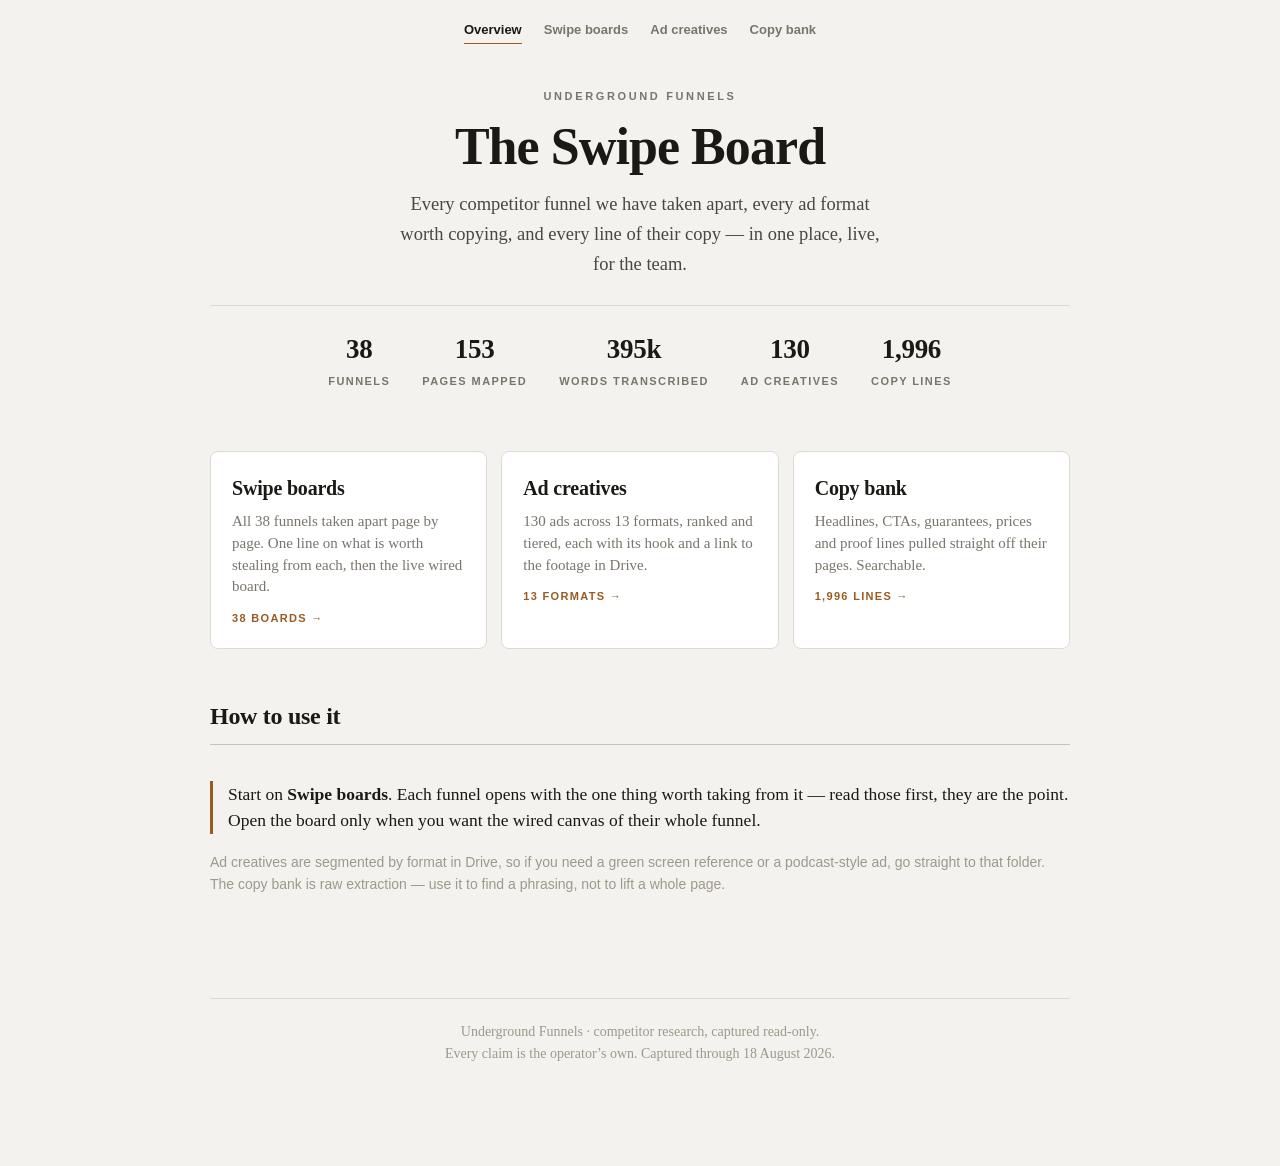
==== index.html @ 3faff5d8 "Underground Funnels hub: boards, ad creatives, copy bank" ====
<!doctype html>
<html lang="en"><head><meta charset="utf-8">
<meta name="viewport" content="width=device-width,initial-scale=1">
<title>The Swipe Board · Underground Funnels</title>
<link rel="stylesheet" href="style.css">
</head><body>
<div class="w">
<nav class="top"><a href="index.html" aria-current="page">Overview</a><a href="boards.html">Swipe boards</a><a href="ads.html">Ad creatives</a><a href="copy.html">Copy bank</a></nav>

<header>
  <div class="kick">Underground Funnels</div>
  <h1>The Swipe Board</h1>
  <p class="sub">Every competitor funnel we have taken apart, every ad format worth copying, and every
  line of their copy &mdash; in one place, live, for the team.</p>
  <div class="figs"><div class="fig"><b>38</b><span>Funnels</span></div><div class="fig"><b>153</b><span>Pages mapped</span></div><div class="fig"><b>395k</b><span>Words transcribed</span></div><div class="fig"><b>130</b><span>Ad creatives</span></div><div class="fig"><b>1,996</b><span>Copy lines</span></div></div>
</header>

<div class="cards">
  <a class="c" href="boards.html"><h3>Swipe boards</h3>
    <p>All 38 funnels taken apart page by page. One line on what is worth stealing from each,
    then the live wired board.</p><span class="n">38 boards &rarr;</span></a>
  <a class="c" href="ads.html"><h3>Ad creatives</h3>
    <p>130 ads across 13 formats, ranked and tiered, each with its hook and a link to
    the footage in Drive.</p><span class="n">13 formats &rarr;</span></a>
  <a class="c" href="copy.html"><h3>Copy bank</h3>
    <p>Headlines, CTAs, guarantees, prices and proof lines pulled straight off their pages.
    Searchable.</p><span class="n">1,996 lines &rarr;</span></a>
</div>

<div class="grp"><div class="grp-h"><h2>How to use it</h2></div>
<div class="e"><p class="steal">Start on <b>Swipe boards</b>. Each funnel opens with the one thing
worth taking from it &mdash; read those first, they are the point. Open the board only when you want
the wired canvas of their whole funnel.</p>
<p class="mdl" style="margin-top:14px">Ad creatives are segmented by format in Drive, so if you need a
green screen reference or a podcast-style ad, go straight to that folder. The copy bank is raw
extraction &mdash; use it to find a phrasing, not to lift a whole page.</p></div></div>

<footer>
Underground Funnels &middot; competitor research, captured read-only.<br>
Every claim is the operator&rsquo;s own. Captured through 18 August 2026.
</footer>
</div></body></html>
---- style.css ----
:root{
  --paper:#F4F2EE; --card:#FFFFFF; --sunk:#EEEBE5;
  --ink:#1A1916; --ink-2:#4A4741; --muted:#7A756C; --faint:#9E988D;
  --rule:#DFDAD1; --rule-2:#C9C2B6;
  --mark:#9A5B23; --mark-soft:#F3E7D9;
  --link:#2C5AA8;
  --s:#1C6B52; --s-bg:#E4F0EA;
}
@media (prefers-color-scheme: dark){
  :root:not([data-theme="light"]){
    --paper:#16151A; --card:#1E1D23; --sunk:#25242B;
    --ink:#EDEAE4; --ink-2:#C8C3BA; --muted:#9A958C; --faint:#7C776E;
    --rule:#302E37; --rule-2:#413E49;
    --mark:#E0A468; --mark-soft:#2B2118;
    --link:#89ADEC;
    --s:#5FBF9B; --s-bg:#16261F;
  }
}
:root[data-theme="dark"]{
  --paper:#16151A; --card:#1E1D23; --sunk:#25242B;
  --ink:#EDEAE4; --ink-2:#C8C3BA; --muted:#9A958C; --faint:#7C776E;
  --rule:#302E37; --rule-2:#413E49;
  --mark:#E0A468; --mark-soft:#2B2118;
  --link:#89ADEC;
  --s:#5FBF9B; --s-bg:#16261F;
}
*{box-sizing:border-box}
html{scroll-behavior:smooth}
body{
  background:var(--paper); color:var(--ink); margin:0; padding:0 24px 100px;
  font-family:"Iowan Old Style","Palatino Linotype",Palatino,Georgia,serif;
  font-size:17px; line-height:1.6; -webkit-font-smoothing:antialiased;
}
.w{max-width:860px; margin:0 auto}
h1,h2,h3{margin:0; text-wrap:balance}
a{color:var(--link)}
a:focus-visible,input:focus-visible,button:focus-visible,select:focus-visible{
  outline:2px solid var(--mark); outline-offset:3px; border-radius:2px}
.ui{font-family:-apple-system,BlinkMacSystemFont,"Segoe UI",Roboto,Helvetica,Arial,sans-serif}

/* nav */
.top{display:flex; gap:22px; justify-content:center; padding:20px 0 0; flex-wrap:wrap}
.top a{font-family:-apple-system,BlinkMacSystemFont,"Segoe UI",sans-serif; font-size:13px;
  font-weight:600; color:var(--muted); text-decoration:none; border-bottom:1.5px solid transparent;
  padding-bottom:2px}
.top a:hover,.top a[aria-current]{color:var(--ink); border-bottom-color:var(--mark)}

header{padding:44px 0 30px; text-align:center}
.kick{font-size:11px; letter-spacing:.24em; text-transform:uppercase; color:var(--muted);
  font-weight:600; font-family:-apple-system,BlinkMacSystemFont,"Segoe UI",sans-serif}
header h1{font-size:52px; line-height:1.04; letter-spacing:-.018em; font-weight:600; margin:15px 0 0}
header .sub{color:var(--ink-2); font-size:18.5px; margin:16px auto 0; max-width:54ch}
.figs{display:flex; justify-content:center; gap:32px; flex-wrap:wrap; margin-top:26px;
  padding-top:22px; border-top:1px solid var(--rule)}
.fig b{display:block; font-size:27px; font-weight:600; letter-spacing:-.01em; font-variant-numeric:tabular-nums}
.fig span{display:block; font-size:11px; letter-spacing:.13em; text-transform:uppercase;
  color:var(--muted); margin-top:2px; font-weight:600;
  font-family:-apple-system,BlinkMacSystemFont,"Segoe UI",sans-serif}

.bar{position:sticky; top:0; z-index:20; background:var(--paper); padding:12px 0;
  border-bottom:1px solid var(--rule)}
.bar-in{display:flex; gap:7px; align-items:center; flex-wrap:wrap; justify-content:center}
input[type=search]{flex:1; min-width:180px; max-width:300px; font-size:15px;
  font-family:-apple-system,BlinkMacSystemFont,"Segoe UI",sans-serif;
  padding:8px 14px; border:1px solid var(--rule-2); border-radius:100px;
  background:var(--card); color:var(--ink)}
.chip{font-family:-apple-system,BlinkMacSystemFont,"Segoe UI",sans-serif;
  font-size:12.5px; font-weight:600; padding:7px 15px; border-radius:100px; cursor:pointer;
  border:1px solid var(--rule-2); background:var(--card); color:var(--muted)}
.chip:hover{color:var(--ink); border-color:var(--muted)}
.chip[aria-pressed="true"]{background:var(--ink); color:var(--paper); border-color:var(--ink)}
.chip b{font-weight:600; opacity:.55; margin-left:5px; font-variant-numeric:tabular-nums}

.grp{margin-top:48px; scroll-margin-top:60px}
.grp-h{display:flex; align-items:baseline; gap:12px; padding-bottom:9px; border-bottom:1px solid var(--rule-2)}
.grp-h h2{font-size:24px; font-weight:600; letter-spacing:-.012em}
.grp-h span{font-size:12px; letter-spacing:.1em; text-transform:uppercase; color:var(--faint);
  font-weight:600; margin-left:auto; font-family:-apple-system,BlinkMacSystemFont,"Segoe UI",sans-serif}

.e{padding:24px 0; border-bottom:1px solid var(--rule)}
.e:last-child{border-bottom:none}
.e-h{display:flex; align-items:baseline; gap:11px; flex-wrap:wrap}
.e-h h3{font-size:22px; font-weight:600; letter-spacing:-.012em}
.e-h h3 a{color:var(--ink); text-decoration:none}
.e-h h3 a:hover{color:var(--link)}
.new{font-family:-apple-system,BlinkMacSystemFont,"Segoe UI",sans-serif;
  font-size:9.5px; font-weight:700; letter-spacing:.11em; text-transform:uppercase;
  color:var(--mark); border:1px solid var(--mark); border-radius:100px; padding:2px 8px}
.e-o{color:var(--muted); font-size:15.5px; margin-top:2px}
.steal{margin-top:12px; font-size:17.5px; line-height:1.5; color:var(--ink);
  border-left:3px solid var(--mark); padding-left:15px}
.mdl{margin-top:10px; font-size:14px; color:var(--faint);
  font-family:-apple-system,BlinkMacSystemFont,"Segoe UI",sans-serif}
.go{display:flex; gap:8px; flex-wrap:wrap; margin-top:14px}
.btn{font-family:-apple-system,BlinkMacSystemFont,"Segoe UI",sans-serif; font-size:13px;
  font-weight:600; text-decoration:none; padding:7px 16px; border-radius:100px;
  border:1px solid var(--rule-2); background:var(--card); color:var(--ink-2)}
.btn:hover{border-color:var(--mark); color:var(--ink); background:var(--mark-soft)}
.btn.p{background:var(--ink); color:var(--paper); border-color:var(--ink)}
.btn.p:hover{background:var(--mark); border-color:var(--mark); color:#fff}

details{margin-top:13px}
summary{cursor:pointer; list-style:none; display:inline-flex; align-items:center; gap:7px;
  font-family:-apple-system,BlinkMacSystemFont,"Segoe UI",sans-serif;
  font-size:12.5px; font-weight:600; color:var(--muted)}
summary::-webkit-details-marker{display:none}
summary:hover{color:var(--ink)}
summary .car{font-size:9px; transition:transform .15s}
details[open] summary .car{transform:rotate(90deg)}
.body{margin-top:12px; background:var(--card); border:1px solid var(--rule); border-radius:6px; padding:15px 17px}
.lbl{font-family:-apple-system,BlinkMacSystemFont,"Segoe UI",sans-serif;
  font-size:10px; letter-spacing:.13em; text-transform:uppercase; color:var(--faint);
  font-weight:700; display:block; margin-bottom:7px}
.stp{display:flex; align-items:baseline; gap:11px; padding:6px 0; text-decoration:none;
  border-bottom:1px dotted var(--rule); font-size:15px; color:var(--ink-2)}
.stp:last-child{border-bottom:none}
.stp:hover{color:var(--link)}
.stp b{font-weight:600; color:var(--ink); flex:none; min-width:180px}
.stp span{color:var(--faint); font-size:13px; overflow:hidden; text-overflow:ellipsis; white-space:nowrap;
  font-family:-apple-system,BlinkMacSystemFont,"Segoe UI",sans-serif}
.nums{display:flex; gap:18px; flex-wrap:wrap; margin-top:14px; padding-top:12px; border-top:1px solid var(--rule);
  font-family:-apple-system,BlinkMacSystemFont,"Segoe UI",sans-serif; font-size:13px; color:var(--faint)}
.nums b{color:var(--ink-2); font-weight:660; font-variant-numeric:tabular-nums}

/* cards grid (hub landing) */
.cards{display:grid; grid-template-columns:repeat(auto-fit,minmax(240px,1fr)); gap:14px; margin-top:30px}
.c{background:var(--card); border:1px solid var(--rule); border-radius:8px; padding:20px 21px;
  text-decoration:none; color:var(--ink); display:block}
.c:hover{border-color:var(--mark)}
.c h3{font-size:20px; font-weight:600; letter-spacing:-.01em}
.c p{margin:7px 0 0; font-size:15px; color:var(--muted); line-height:1.45}
.c .n{display:block; margin-top:12px; font-family:-apple-system,BlinkMacSystemFont,"Segoe UI",sans-serif;
  font-size:11px; letter-spacing:.12em; text-transform:uppercase; color:var(--mark); font-weight:700}

/* ads */
.fmt{margin-top:40px; scroll-margin-top:60px}
.fmt-h{display:flex; align-items:baseline; gap:12px; padding-bottom:8px; border-bottom:1px solid var(--rule-2); flex-wrap:wrap}
.fmt-h h2{font-size:23px; font-weight:600; letter-spacing:-.012em}
.fmt-h .dl{margin-left:auto; font-family:-apple-system,BlinkMacSystemFont,"Segoe UI",sans-serif;
  font-size:12.5px; font-weight:600; text-decoration:none; color:var(--link)}
.ad{display:flex; gap:14px; align-items:baseline; padding:10px 2px; border-bottom:1px solid var(--rule)}
.ad:last-child{border-bottom:none}
.ad .tier{flex:none; width:26px; height:26px; border-radius:50%; display:grid; place-items:center;
  font-family:-apple-system,BlinkMacSystemFont,"Segoe UI",sans-serif; font-size:11px; font-weight:700;
  border:1px solid var(--rule-2); color:var(--muted); background:var(--sunk)}
.ad .tier.S{background:var(--s-bg); color:var(--s); border-color:var(--s)}
.ad .tier.A{background:var(--mark-soft); color:var(--mark); border-color:var(--mark)}
.ad .meta{flex:none; width:150px; text-align:right;
  font-family:-apple-system,BlinkMacSystemFont,"Segoe UI",sans-serif; font-size:12.5px; color:var(--faint)}
.ad .meta b{display:block; color:var(--muted); font-weight:600; font-size:13px}
.ad p{margin:0; flex:1; font-size:16px; line-height:1.45}
.ad a{text-decoration:none; color:inherit}
.ad:hover{background:var(--card)}

.ln{display:flex; gap:16px; align-items:baseline; padding:11px 2px; border-bottom:1px solid var(--rule)}
.ln:last-child{border-bottom:none}
.ln p{margin:0; flex:1; font-size:17px; line-height:1.45}
.ln .who{flex:none; width:150px; text-align:right;
  font-family:-apple-system,BlinkMacSystemFont,"Segoe UI",sans-serif; font-size:12.5px; color:var(--faint)}
.ln .who b{display:block; color:var(--muted); font-weight:600; font-size:13px}
.ln:hover{background:var(--card)}
mark{background:var(--mark-soft); color:var(--ink); padding:0 2px; border-radius:2px}

.warn{margin:20px auto 0; max-width:58ch; font-size:14.5px; color:var(--muted);
  font-family:-apple-system,BlinkMacSystemFont,"Segoe UI",sans-serif;
  background:var(--mark-soft); border:1px solid var(--rule-2); border-radius:6px; padding:11px 15px}
#count{text-align:center; font-family:-apple-system,BlinkMacSystemFont,"Segoe UI",sans-serif;
  font-size:12.5px; letter-spacing:.09em; text-transform:uppercase; color:var(--faint);
  font-weight:600; margin:24px 0 10px}
.none{padding:44px; text-align:center; color:var(--muted)}
footer{margin-top:64px; padding-top:22px; border-top:1px solid var(--rule);
  font-size:14px; color:var(--faint); text-align:center}
@media (max-width:640px){
  header h1{font-size:34px}
  header .sub{font-size:16.5px}
  .stp{flex-direction:column; gap:1px} .stp b{min-width:0}
  .ln,.ad{flex-wrap:wrap} .ln .who,.ad .meta{width:auto; text-align:left}
}
@media (prefers-reduced-motion:reduce){*{transition:none!important; scroll-behavior:auto}}

/* ---- table of contents ---- */
.toc{margin-top:44px}
.toc-w{columns:2; column-gap:38px; margin-top:22px}
@media (max-width:700px){.toc-w{columns:1}}
.toc-g{break-inside:avoid; margin-bottom:26px}
.toc-g h3{font-family:-apple-system,BlinkMacSystemFont,"Segoe UI",sans-serif;
  font-size:11px; letter-spacing:.14em; text-transform:uppercase; color:var(--mark);
  font-weight:700; padding-bottom:6px; border-bottom:1px solid var(--rule)}
.toc-g h3 em{font-style:normal; color:var(--faint); margin-left:5px}
.toc-g ol{list-style:none; margin:9px 0 0; padding:0; counter-reset:t}
.toc-g li{counter-increment:t; padding:5px 0; border-bottom:1px dotted var(--rule)}
.toc-g li:last-child{border-bottom:none}
.toc-g li a{display:inline-block; text-decoration:none; color:var(--ink); font-weight:600; font-size:16px}
.toc-g li a::before{content:counter(t,decimal-leading-zero); font-family:-apple-system,BlinkMacSystemFont,sans-serif;
  font-size:10.5px; color:var(--faint); margin-right:9px; font-weight:700; font-variant-numeric:tabular-nums}
.toc-g li a:hover{color:var(--link)}
.toc-g li span{display:block; margin-left:26px; font-size:13px; color:var(--muted); line-height:1.35}
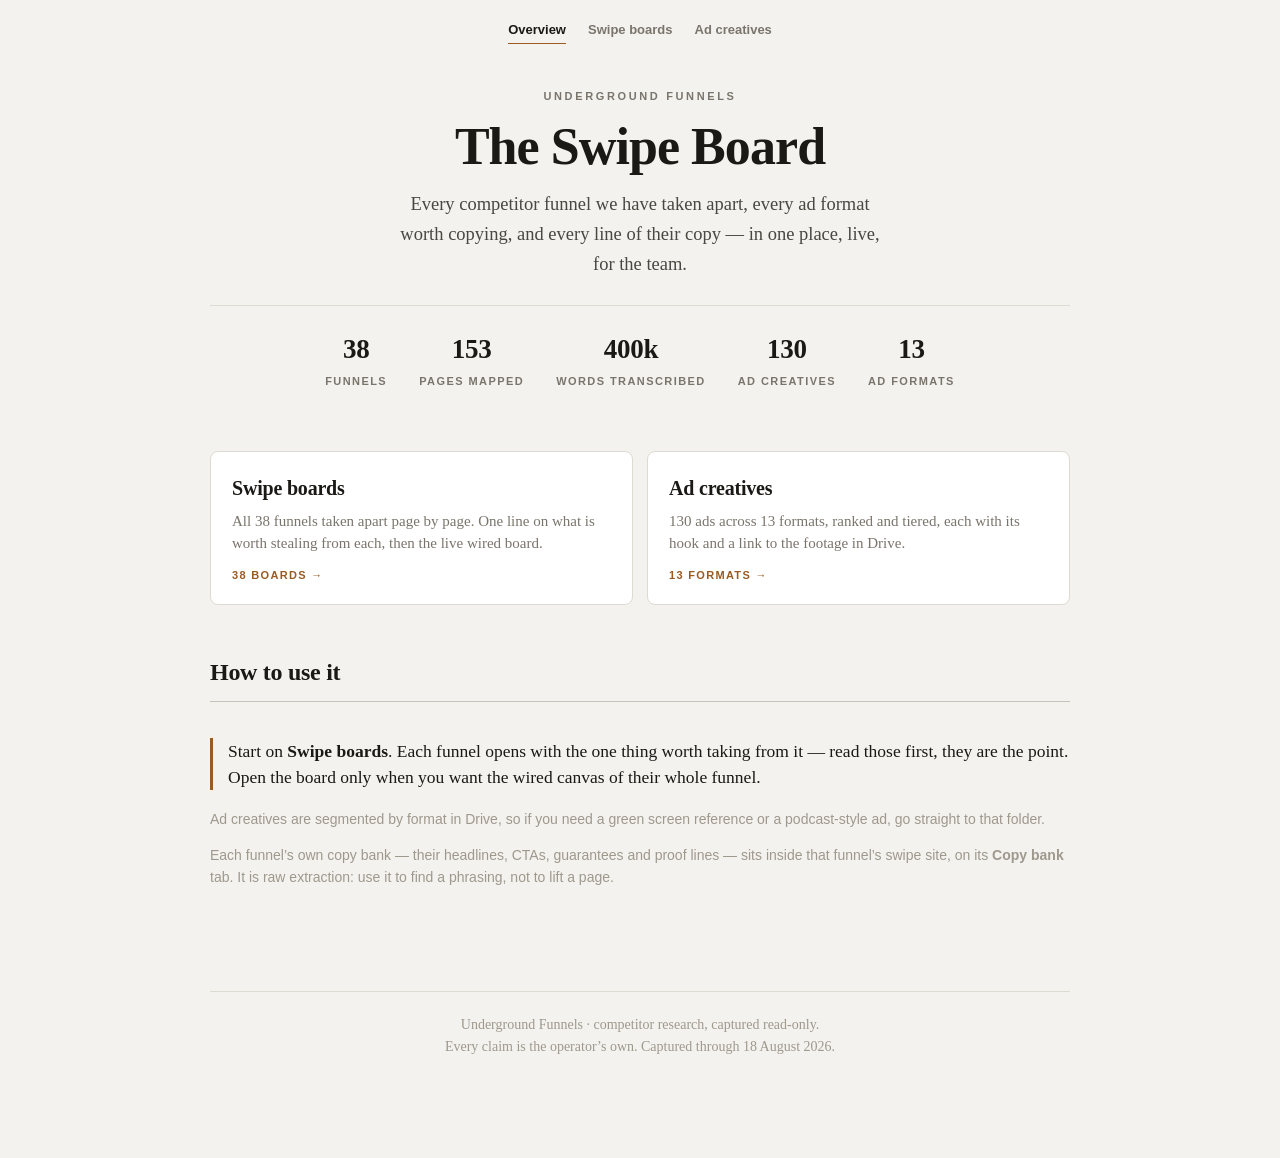
==== commit 03d85175: "Boards as a type-first filterable grid; copy bank moves onto each funnel's own site" ====
--- a/index.html
+++ b/index.html
@@ -2,17 +2,17 @@
 <html lang="en"><head><meta charset="utf-8">
 <meta name="viewport" content="width=device-width,initial-scale=1">
 <title>The Swipe Board · Underground Funnels</title>
-<link rel="stylesheet" href="style.css">
+<link rel="icon" href="favicon.png"><link rel="stylesheet" href="style.css">
 </head><body>
 <div class="w">
-<nav class="top"><a href="index.html" aria-current="page">Overview</a><a href="boards.html">Swipe boards</a><a href="ads.html">Ad creatives</a><a href="copy.html">Copy bank</a></nav>
+<nav class="top"><a href="index.html" aria-current="page">Overview</a><a href="boards.html">Swipe boards</a><a href="ads.html">Ad creatives</a></nav>
 
 <header>
   <div class="kick">Underground Funnels</div>
   <h1>The Swipe Board</h1>
   <p class="sub">Every competitor funnel we have taken apart, every ad format worth copying, and every
   line of their copy &mdash; in one place, live, for the team.</p>
-  <div class="figs"><div class="fig"><b>38</b><span>Funnels</span></div><div class="fig"><b>153</b><span>Pages mapped</span></div><div class="fig"><b>395k</b><span>Words transcribed</span></div><div class="fig"><b>130</b><span>Ad creatives</span></div><div class="fig"><b>1,996</b><span>Copy lines</span></div></div>
+  <div class="figs"><div class="fig"><b>38</b><span>Funnels</span></div><div class="fig"><b>153</b><span>Pages mapped</span></div><div class="fig"><b>400k</b><span>Words transcribed</span></div><div class="fig"><b>130</b><span>Ad creatives</span></div><div class="fig"><b>13</b><span>Ad formats</span></div></div>
 </header>
 
 <div class="cards">
@@ -22,9 +22,7 @@
   <a class="c" href="ads.html"><h3>Ad creatives</h3>
     <p>130 ads across 13 formats, ranked and tiered, each with its hook and a link to
     the footage in Drive.</p><span class="n">13 formats &rarr;</span></a>
-  <a class="c" href="copy.html"><h3>Copy bank</h3>
-    <p>Headlines, CTAs, guarantees, prices and proof lines pulled straight off their pages.
-    Searchable.</p><span class="n">1,996 lines &rarr;</span></a>
+
 </div>
 
 <div class="grp"><div class="grp-h"><h2>How to use it</h2></div>
@@ -32,8 +30,10 @@
 worth taking from it &mdash; read those first, they are the point. Open the board only when you want
 the wired canvas of their whole funnel.</p>
 <p class="mdl" style="margin-top:14px">Ad creatives are segmented by format in Drive, so if you need a
-green screen reference or a podcast-style ad, go straight to that folder. The copy bank is raw
-extraction &mdash; use it to find a phrasing, not to lift a whole page.</p></div></div>
+green screen reference or a podcast-style ad, go straight to that folder.</p>
+<p class="mdl" style="margin-top:12px">Each funnel&rsquo;s own copy bank &mdash; their headlines, CTAs,
+guarantees and proof lines &mdash; sits inside that funnel&rsquo;s swipe site, on its <b>Copy bank</b>
+tab. It is raw extraction: use it to find a phrasing, not to lift a page.</p></div></div>
 
 <footer>
 Underground Funnels &middot; competitor research, captured read-only.<br>
--- a/style.css
+++ b/style.css
@@ -195,3 +195,29 @@
   font-size:10.5px; color:var(--faint); margin-right:9px; font-weight:700; font-variant-numeric:tabular-nums}
 .toc-g li a:hover{color:var(--link)}
 .toc-g li span{display:block; margin-left:26px; font-size:13px; color:var(--muted); line-height:1.35}
+
+/* ---- funnel grid (boards) ---- */
+.tabs-row{display:flex; gap:7px; justify-content:center; flex-wrap:wrap; margin-top:10px}
+.tab{font-family:-apple-system,BlinkMacSystemFont,"Segoe UI",sans-serif; font-size:13px;
+  font-weight:600; padding:7px 15px; border-radius:100px; cursor:pointer;
+  border:1px solid var(--rule-2); background:var(--card); color:var(--muted)}
+.tab:hover{color:var(--ink); border-color:var(--muted)}
+.tab[aria-pressed="true"]{background:var(--ink); color:var(--paper); border-color:var(--ink)}
+.tab b{font-weight:600; opacity:.5; margin-left:6px; font-variant-numeric:tabular-nums}
+#hits{text-align:center; margin:22px 0 0; font-family:-apple-system,BlinkMacSystemFont,"Segoe UI",sans-serif;
+  font-size:12px; letter-spacing:.12em; text-transform:uppercase; color:var(--faint); font-weight:600}
+.fgrid{display:grid; grid-template-columns:repeat(auto-fill,minmax(340px,1fr)); gap:16px; margin-top:20px}
+.fc{background:var(--card); border:1px solid var(--rule); border-radius:8px; padding:20px 21px;
+  display:flex; flex-direction:column}
+.fc[hidden]{display:none}
+.fc:hover{border-color:var(--rule-2)}
+.fc-h{display:flex; align-items:baseline; gap:9px; flex-wrap:wrap}
+.fc-h h3{font-size:21px; font-weight:600; letter-spacing:-.012em}
+.fc-o{color:var(--muted); font-size:14.5px; margin-top:2px; line-height:1.4}
+.fc-s{margin:13px 0 0; font-size:16.5px; line-height:1.45; color:var(--ink);
+  border-left:3px solid var(--mark); padding-left:13px}
+.fc-m{margin-top:11px; font-size:13px; color:var(--faint); line-height:1.4;
+  font-family:-apple-system,BlinkMacSystemFont,"Segoe UI",sans-serif}
+.fc-f{margin-top:auto; padding-top:14px}
+.grp[hidden]{display:none}
+@media (max-width:640px){.fgrid{grid-template-columns:1fr}}
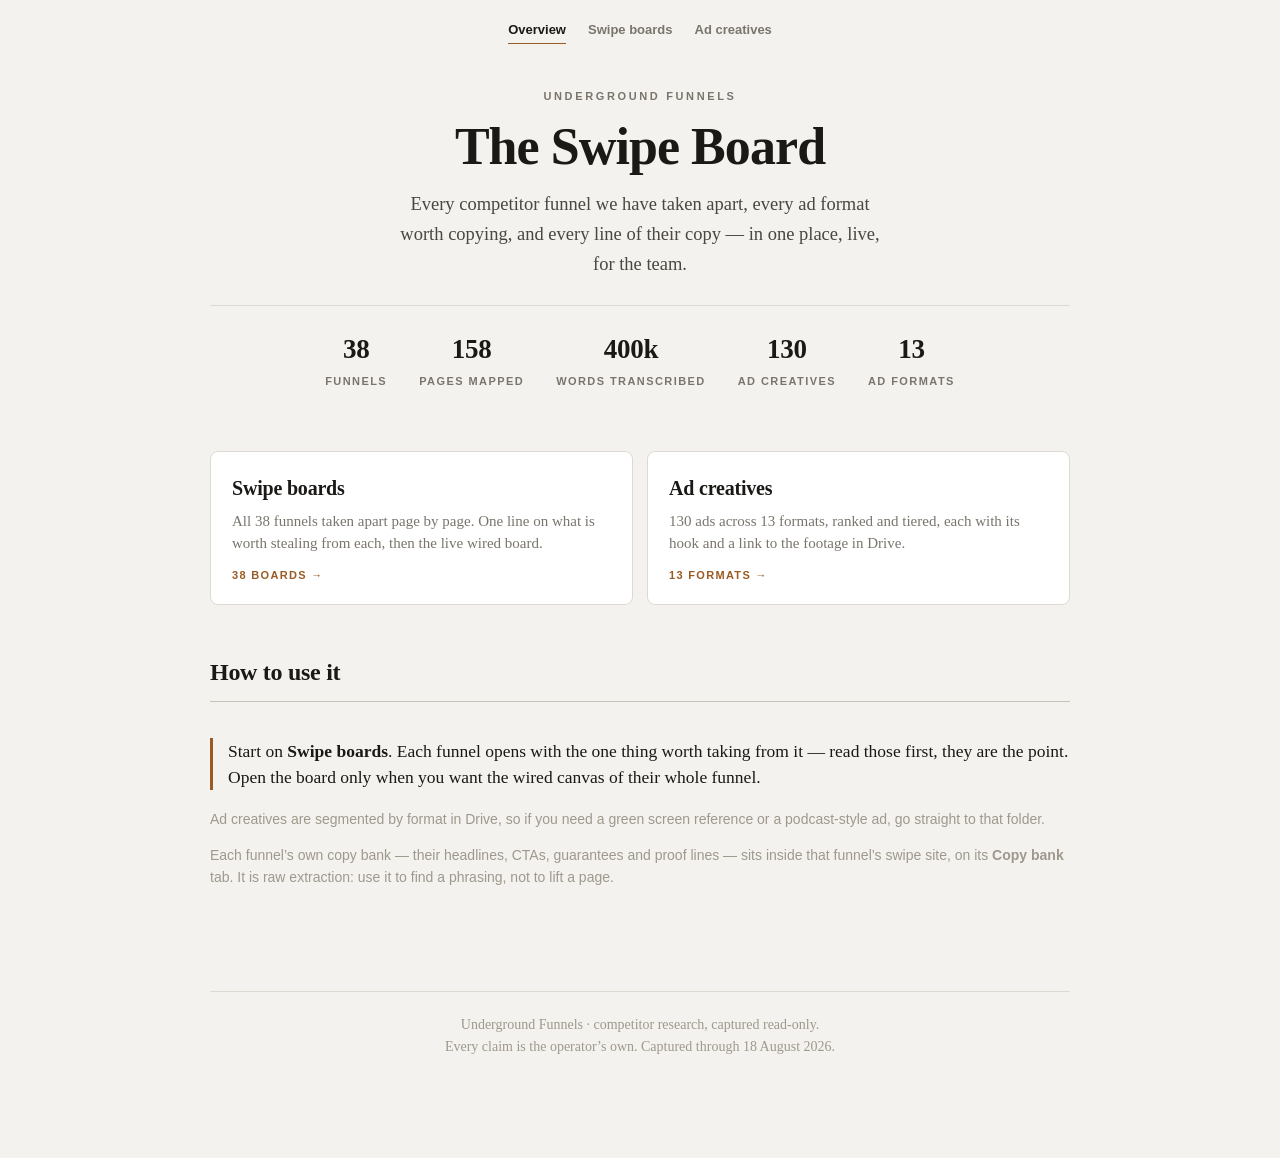
==== commit 21181628: "Preflight: remove personal email, research identity and brand references" ====
--- a/index.html
+++ b/index.html
@@ -12,7 +12,7 @@
   <h1>The Swipe Board</h1>
   <p class="sub">Every competitor funnel we have taken apart, every ad format worth copying, and every
   line of their copy &mdash; in one place, live, for the team.</p>
-  <div class="figs"><div class="fig"><b>38</b><span>Funnels</span></div><div class="fig"><b>153</b><span>Pages mapped</span></div><div class="fig"><b>400k</b><span>Words transcribed</span></div><div class="fig"><b>130</b><span>Ad creatives</span></div><div class="fig"><b>13</b><span>Ad formats</span></div></div>
+  <div class="figs"><div class="fig"><b>38</b><span>Funnels</span></div><div class="fig"><b>158</b><span>Pages mapped</span></div><div class="fig"><b>400k</b><span>Words transcribed</span></div><div class="fig"><b>130</b><span>Ad creatives</span></div><div class="fig"><b>13</b><span>Ad formats</span></div></div>
 </header>
 
 <div class="cards">
--- a/style.css
+++ b/style.css
@@ -221,3 +221,20 @@
 .fc-f{margin-top:auto; padding-top:14px}
 .grp[hidden]{display:none}
 @media (max-width:640px){.fgrid{grid-template-columns:1fr}}
+
+/* ---- ad format picker ---- */
+.fmtgrid{display:grid; grid-template-columns:repeat(auto-fill,minmax(250px,1fr)); gap:13px; margin-top:26px}
+.fmtc{text-align:left; background:var(--card); border:1px solid var(--rule); border-radius:8px;
+  padding:18px 19px; cursor:pointer; font-family:inherit; color:var(--ink); display:block}
+.fmtc:hover{border-color:var(--mark); background:var(--mark-soft)}
+.fnum{font-family:-apple-system,BlinkMacSystemFont,"Segoe UI",sans-serif; font-size:10.5px;
+  font-weight:700; letter-spacing:.12em; color:var(--mark); display:block; margin-bottom:5px}
+.fmtc h3{font-size:19px; font-weight:600; letter-spacing:-.01em}
+.fmtc p{margin:6px 0 0; font-size:14px; color:var(--muted); line-height:1.4}
+.fmeta{display:block; margin-top:11px; font-family:-apple-system,BlinkMacSystemFont,"Segoe UI",sans-serif;
+  font-size:11.5px; letter-spacing:.06em; text-transform:uppercase; color:var(--faint); font-weight:600}
+.fmt-h h2 .fnum{display:inline; margin-right:9px}
+.fmt-b{margin:6px 0 14px; font-size:15px; color:var(--muted)}
+.tab.back{border-color:var(--mark); color:var(--mark)}
+.ad[hidden]{display:none}
+section.fmt[hidden]{display:none}
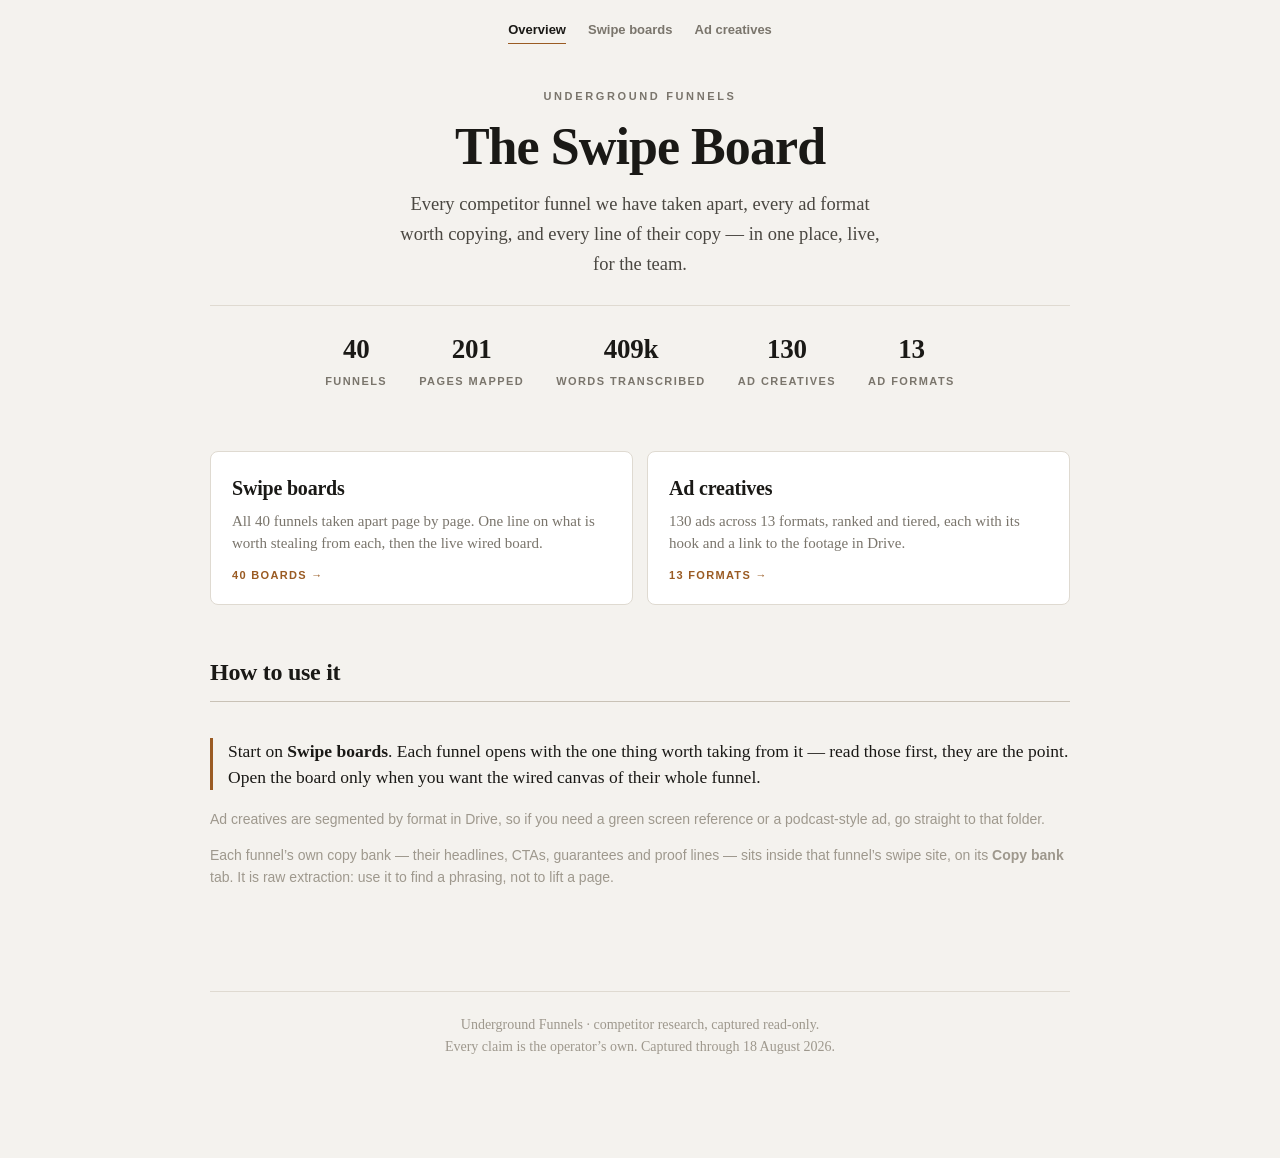
==== commit d2e0afcf: "Add Dr. Pompa and Eddie Abbew: 40 funnels" ====
--- a/index.html
+++ b/index.html
@@ -12,13 +12,13 @@
   <h1>The Swipe Board</h1>
   <p class="sub">Every competitor funnel we have taken apart, every ad format worth copying, and every
   line of their copy &mdash; in one place, live, for the team.</p>
-  <div class="figs"><div class="fig"><b>38</b><span>Funnels</span></div><div class="fig"><b>158</b><span>Pages mapped</span></div><div class="fig"><b>400k</b><span>Words transcribed</span></div><div class="fig"><b>130</b><span>Ad creatives</span></div><div class="fig"><b>13</b><span>Ad formats</span></div></div>
+  <div class="figs"><div class="fig"><b>40</b><span>Funnels</span></div><div class="fig"><b>201</b><span>Pages mapped</span></div><div class="fig"><b>409k</b><span>Words transcribed</span></div><div class="fig"><b>130</b><span>Ad creatives</span></div><div class="fig"><b>13</b><span>Ad formats</span></div></div>
 </header>
 
 <div class="cards">
   <a class="c" href="boards.html"><h3>Swipe boards</h3>
-    <p>All 38 funnels taken apart page by page. One line on what is worth stealing from each,
-    then the live wired board.</p><span class="n">38 boards &rarr;</span></a>
+    <p>All 40 funnels taken apart page by page. One line on what is worth stealing from each,
+    then the live wired board.</p><span class="n">40 boards &rarr;</span></a>
   <a class="c" href="ads.html"><h3>Ad creatives</h3>
     <p>130 ads across 13 formats, ranked and tiered, each with its hook and a link to
     the footage in Drive.</p><span class="n">13 formats &rarr;</span></a>
